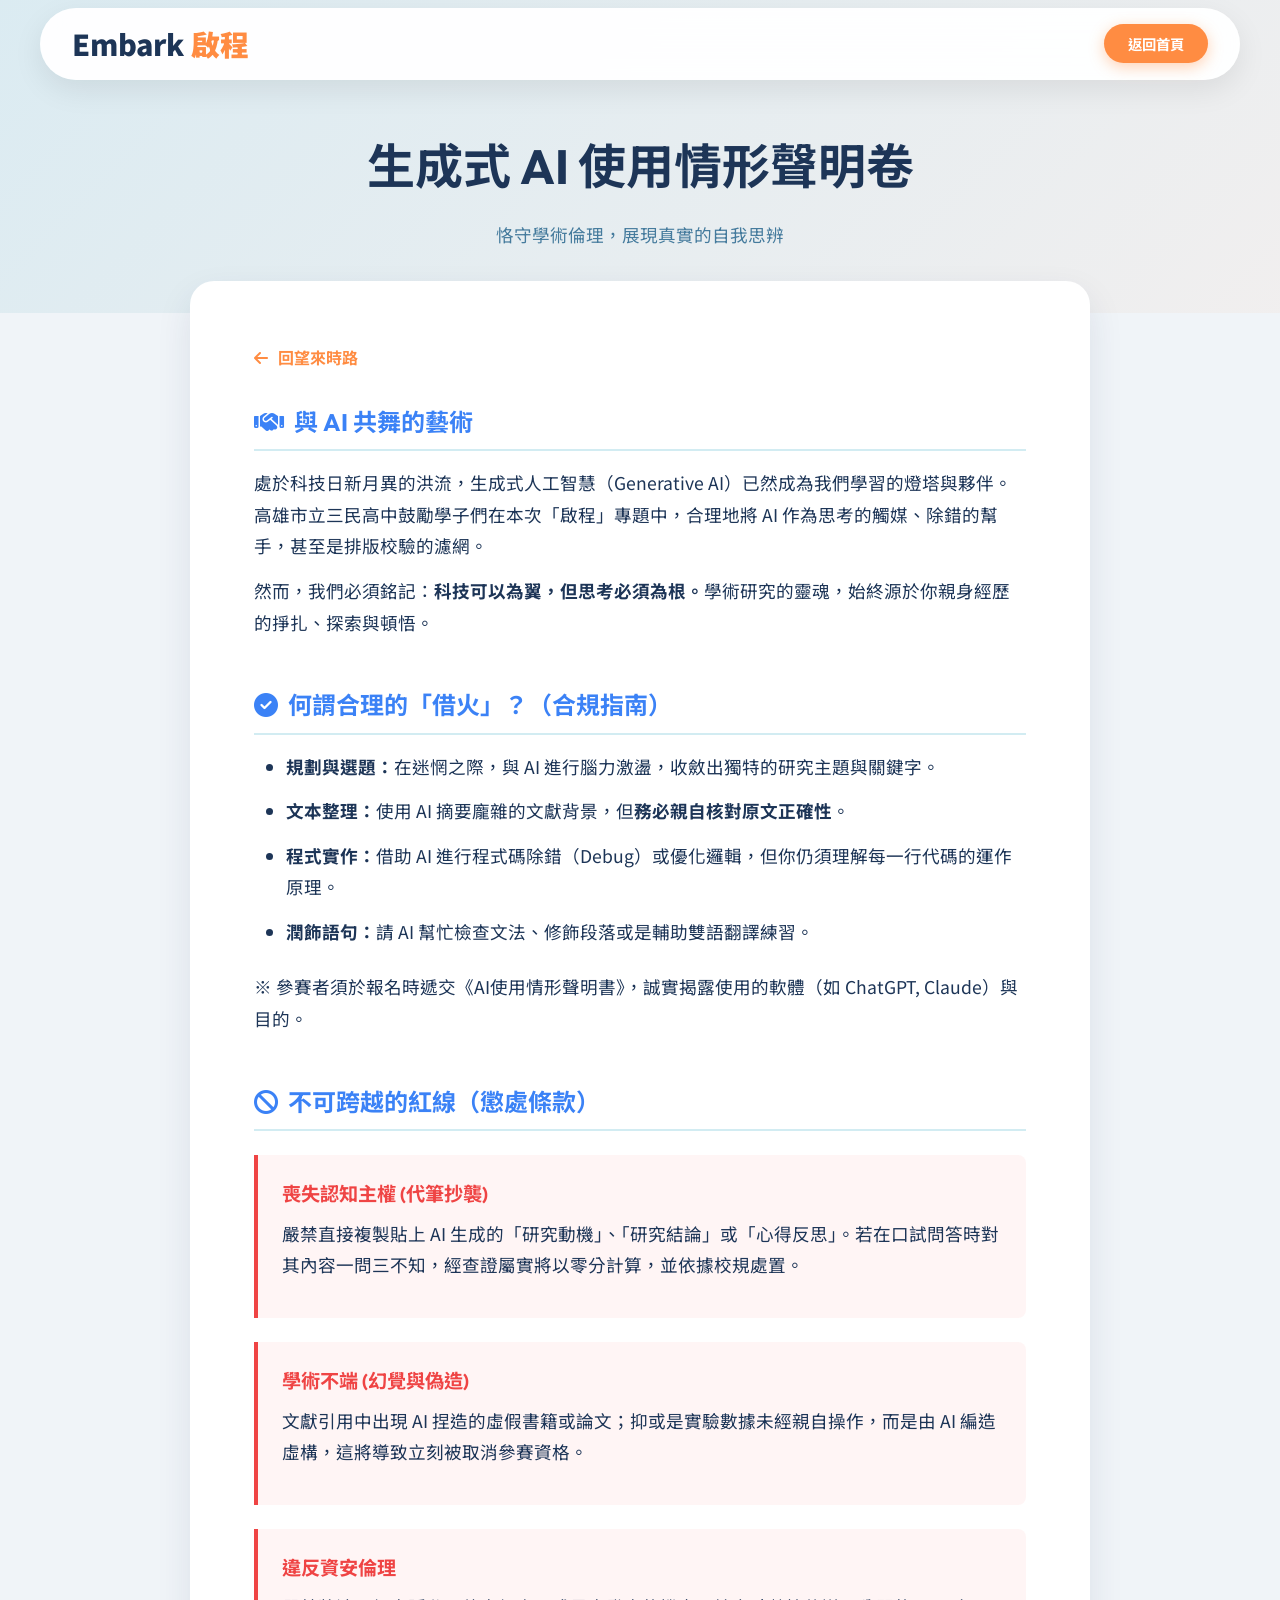
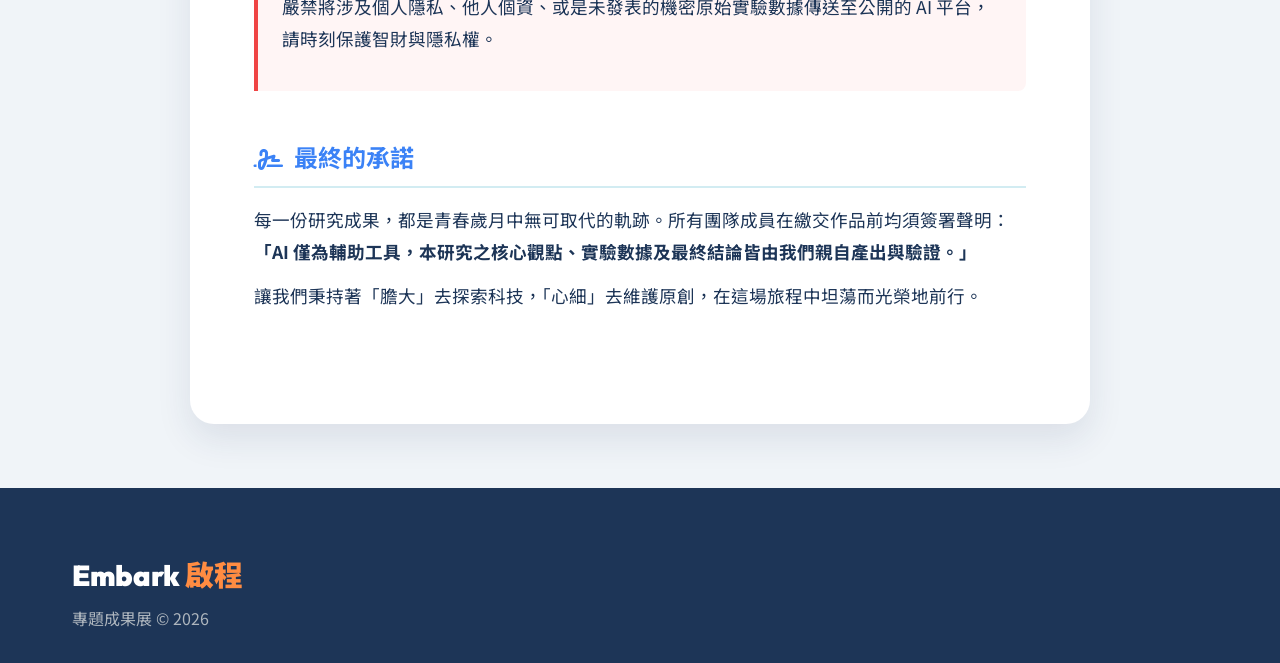
==== ai-rules.html @ 004fb664 "first commit" ====
<!DOCTYPE html>
<html lang="zh-TW">
<head>
    <meta charset="UTF-8">
    <meta name="viewport" content="width=device-width, initial-scale=1.0">
    <title>AI 使用倫理聲明卷 | Embark 啟程</title>
    <link href="https://fonts.googleapis.com/css2?family=Noto+Sans+TC:wght@300;400;500;700;900&family=Outfit:wght@400;700;900&display=swap" rel="stylesheet">
    <link rel="stylesheet" href="https://cdnjs.cloudflare.com/ajax/libs/font-awesome/6.4.0/css/all.min.css">
    <link rel="stylesheet" href="css/style.css">
    <style>
        .page-header {
            padding: 8rem 0 4rem 0;
            background: linear-gradient(135deg, rgba(33, 158, 188, 0.1), rgba(255, 140, 66, 0.05));
            text-align: center;
        }
        .page-title {
            font-size: 3rem;
            color: var(--text-main);
            margin-bottom: 1rem;
        }
        .content-container {
            max-width: 900px;
            margin: -2rem auto 4rem auto;
            background: #fff;
            padding: 4rem;
            border-radius: 24px;
            box-shadow: var(--shadow-lg);
            position: relative;
            z-index: 10;
        }
        .text-section {
            margin-bottom: 3rem;
        }
        .text-section h3 {
            color: var(--secondary-color);
            font-size: 1.5rem;
            margin-bottom: 1rem;
            padding-bottom: 0.5rem;
            border-bottom: 2px solid rgba(33, 158, 188, 0.2);
            display: flex;
            align-items: center;
            gap: 10px;
        }
        .text-section p, .text-section li {
            font-size: 1.1rem;
            color: var(--text-main);
            line-height: 1.8;
            margin-bottom: 0.8rem;
        }
        .text-section ul {
            padding-left: 2rem;
            margin-bottom: 1.5rem;
        }
        .danger-box {
            background: rgba(239, 68, 68, 0.05);
            border-left: 4px solid #EF4444;
            padding: 1.5rem;
            border-radius: 0 8px 8px 0;
            margin: 1.5rem 0;
        }
        .danger-box h4 {
            color: #EF4444;
            margin-bottom: 0.5rem;
            font-size: 1.2rem;
        }
        .back-link {
            display: inline-flex;
            align-items: center;
            gap: 10px;
            color: var(--primary-color);
            font-weight: bold;
            margin-bottom: 2rem;
            transition: var(--transition);
        }
        .back-link:hover {
            transform: translateX(-5px);
        }
        @media (max-width: 768px) {
            .content-container { padding: 2rem; margin-top: 0; border-radius: 0; box-shadow: none; }
        }
    </style>
</head>
<body>

    <!-- Simple Navigation -->
    <nav id="navbar" class="scrolled">
        <div class="nav-container">
            <a href="index.html" class="logo">Embark <span>啟程</span></a>
            <a href="index.html" class="btn primary-btn" style="padding: 0.5rem 1.5rem; font-size: 0.9rem;">返回首頁</a>
        </div>
    </nav>

    <div class="page-header">
        <div class="container">
            <h1 class="page-title">生成式 AI 使用情形聲明卷</h1>
            <p class="section-subtitle">恪守學術倫理，展現真實的自我思辨</p>
        </div>
    </div>

    <div class="container">
        <div class="content-container">
            
            <a href="index.html" class="back-link"><i class="fas fa-arrow-left"></i> 回望來時路</a>

            <div class="text-section">
                <h3><i class="fas fa-handshake"></i> 與 AI 共舞的藝術</h3>
                <p>處於科技日新月異的洪流，生成式人工智慧（Generative AI）已然成為我們學習的燈塔與夥伴。高雄市立三民高中鼓勵學子們在本次「啟程」專題中，合理地將 AI 作為思考的觸媒、除錯的幫手，甚至是排版校驗的濾網。</p>
                <p>然而，我們必須銘記：<strong>科技可以為翼，但思考必須為根。</strong>學術研究的靈魂，始終源於你親身經歷的掙扎、探索與頓悟。</p>
            </div>

            <div class="text-section">
                <h3><i class="fas fa-check-circle"></i> 何謂合理的「借火」？（合規指南）</h3>
                <ul>
                    <li><strong>規劃與選題：</strong>在迷惘之際，與 AI 進行腦力激盪，收斂出獨特的研究主題與關鍵字。</li>
                    <li><strong>文本整理：</strong>使用 AI 摘要龐雜的文獻背景，但<strong>務必親自核對原文正確性</strong>。</li>
                    <li><strong>程式實作：</strong>借助 AI 進行程式碼除錯（Debug）或優化邏輯，但你仍須理解每一行代碼的運作原理。</li>
                    <li><strong>潤飾語句：</strong>請 AI 幫忙檢查文法、修飾段落或是輔助雙語翻譯練習。</li>
                </ul>
                <p>※ 參賽者須於報名時遞交《AI使用情形聲明書》，誠實揭露使用的軟體（如 ChatGPT, Claude）與目的。</p>
            </div>

            <div class="text-section">
                <h3><i class="fas fa-ban"></i> 不可跨越的紅線（懲處條款）</h3>
                
                <div class="danger-box">
                    <h4>喪失認知主權 (代筆抄襲)</h4>
                    <p>嚴禁直接複製貼上 AI 生成的「研究動機」、「研究結論」或「心得反思」。若在口試問答時對其內容一問三不知，經查證屬實將以零分計算，並依據校規處置。</p>
                </div>

                <div class="danger-box">
                    <h4>學術不端 (幻覺與偽造)</h4>
                    <p>文獻引用中出現 AI 捏造的虛假書籍或論文；抑或是實驗數據未經親自操作，而是由 AI 編造虛構，這將導致立刻被取消參賽資格。</p>
                </div>

                <div class="danger-box">
                    <h4>違反資安倫理</h4>
                    <p>嚴禁將涉及個人隱私、他人個資、或是未發表的機密原始實驗數據傳送至公開的 AI 平台，請時刻保護智財與隱私權。</p>
                </div>
            </div>

            <div class="text-section">
                <h3><i class="fas fa-signature"></i> 最終的承諾</h3>
                <p>每一份研究成果，都是青春歲月中無可取代的軌跡。所有團隊成員在繳交作品前均須簽署聲明：<strong>「AI 僅為輔助工具，本研究之核心觀點、實驗數據及最終結論皆由我們親自產出與驗證。」</strong></p>
                <p>讓我們秉持著「膽大」去探索科技，「心細」去維護原創，在這場旅程中坦蕩而光榮地前行。</p>
            </div>

        </div>
    </div>

    <footer>
        <div class="footer-container">
            <div class="footer-logo">
                <h3>Embark <span>啟程</span></h3>
                <p>專題成果展 © 2026</p>
            </div>
        </div>
    </footer>

</body>
</html>
---- css/style.css ----
/* Reset & Base Styles */
* {
    margin: 0;
    padding: 0;
    box-sizing: border-box;
}

:root {
    --primary-color: #FF8C42; /* Warm Orange from the train/frame */
    --primary-hover: #FF7B25;
    --secondary-color: #3B82F6; /* Brighter sky blue */
    --bg-color: #F0F4F8;
    --alt-bg: #FFFFFF;
    --text-main: #1D3557; /* Deep Navy - much more harmonious with sky than stark black */
    --text-light: #457B9D; /* Soft ocean blue */
    
    --transition: all 0.3s cubic-bezier(0.25, 0.8, 0.25, 1);
    --shadow-sm: 0 4px 6px rgba(29, 53, 87, 0.05);
    --shadow-md: 0 10px 20px rgba(29, 53, 87, 0.08);
    --shadow-lg: 0 15px 35px rgba(29, 53, 87, 0.1);
}

body {
    font-family: 'Noto Sans TC', sans-serif;
    color: var(--text-main);
    background-color: var(--bg-color);
    line-height: 1.6;
    overflow-x: hidden;
    scroll-behavior: smooth;
}

h1, h2, h3, h4, .subtitle, .tagline {
    font-family: 'Outfit', 'Noto Sans TC', sans-serif;
}

a {
    text-decoration: none;
    color: inherit;
}

/* Typography */
.section-header {
    margin-bottom: 3rem;
}

.section-header.center {
    text-align: center;
}

.section-header h2 {
    font-size: 2.5rem;
    font-weight: 700;
    color: var(--text-main);
    position: relative;
    display: inline-block;
}

.section-header h2 span {
    font-size: 1rem;
    font-weight: 400;
    color: var(--primary-color);
    display: block;
    text-transform: uppercase;
    letter-spacing: 2px;
    margin-top: 5px;
}

.header-line {
    height: 4px;
    width: 60px;
    background: var(--primary-color);
    margin-top: 15px;
    border-radius: 2px;
}

.center-line {
    margin: 15px auto 0 auto;
}

.section-subtitle {
    margin-top: 1rem;
    color: var(--text-light);
    font-size: 1.1rem;
}

/* Layout */
.container {
    max-width: 1200px;
    margin: 0 auto;
    padding: 0 2rem;
}

.section {
    padding: 6rem 0;
}

.alt-bg {
    background-color: var(--alt-bg);
}

/* Navigation */
#navbar {
    position: fixed;
    top: 1rem;
    left: 50%;
    transform: translateX(-50%);
    width: 95%;
    max-width: 1200px;
    z-index: 1000;
    padding: 1rem 2rem;
    border-radius: 50px;
    transition: var(--transition);
    background: transparent;
}

#navbar.scrolled {
    background: rgba(255, 255, 255, 0.95);
    backdrop-filter: blur(16px);
    -webkit-backdrop-filter: blur(16px);
    box-shadow: 0 10px 30px rgba(0,0,0,0.08);
    top: 0.5rem;
    padding: 0.8rem 2rem;
}

.nav-container {
    display: flex;
    justify-content: space-between;
    align-items: center;
    width: 100%;
}

.logo {
    font-size: 1.8rem;
    font-weight: 900;
    color: var(--text-main);
}
#navbar:not(.scrolled) .logo, 
#navbar:not(.scrolled) .nav-links a {
    color: var(--text-main); /* Changed from white to main text color for readability against bright sky */
    text-shadow: 0 2px 10px rgba(255,255,255,0.8);
}

.logo span {
    color: var(--primary-color);
}

.nav-links {
    list-style: none;
    display: flex;
    gap: 2rem;
}

.nav-links a {
    font-weight: 500;
    transition: var(--transition);
    position: relative;
}

.nav-links a::after {
    content: '';
    position: absolute;
    bottom: -5px;
    left: 0;
    width: 0;
    height: 2px;
    background: var(--primary-color);
    transition: var(--transition);
}

.nav-links a:hover::after {
    width: 100%;
}

.hamburger {
    display: none;
    font-size: 1.5rem;
    cursor: pointer;
    color: var(--text-main);
}

#navbar:not(.scrolled) .hamburger {
    color: #fff;
}

/* Hero Section */
.hero {
    height: 100vh;
    width: 100%;
    position: relative;
    display: flex;
    align-items: center;
    justify-content: center;
    text-align: center;
    overflow: hidden;
    /* Use the uploaded image, fallback to a gradient */
    background: url('../無標題33_20260404130150.png') center/cover no-repeat, linear-gradient(135deg, #87CEEB, #F0F8FF);
}

/* In case the image has a different extension or wasn't placed, provide a fallback visual */
.hero::before {
    content: '';
    position: absolute;
    top: 0; left: 0; right: 0; bottom: 0;
    background: url('cloud-pattern.png') center/cover; /* optional subtle pattern */
    opacity: 0.3;
    z-index: 1;
}

.hero-overlay {
    position: absolute;
    top: 0; left: 0; width: 100%; height: 100%;
    /* Extremely subtle overlay just to pop the text slightly without killing the art */
    background: radial-gradient(circle at center, rgba(255,255,255,0.4) 0%, rgba(255,255,255,0) 60%);
    z-index: 2;
    pointer-events: none;
}

.hero-content {
    position: relative;
    z-index: 10;
}

.glass-panel {
    /* Artist perspective: Removing the harsh box so the text floats in the sky */
    background: transparent;
    border: none;
    padding: 2rem 5rem;
    box-shadow: none;
    color: var(--text-main);
    display: flex;
    flex-direction: column;
    align-items: center;
}

.subtitle {
    font-size: 1.3rem;
    text-transform: uppercase;
    letter-spacing: 4px;
    margin-bottom: 1rem;
    font-weight: 900;
    color: var(--secondary-color);
    text-shadow: 0 2px 15px rgba(255,255,255,1), 0 0 30px rgba(255,255,255,0.8);
}

.title {
    font-size: 6rem;
    font-weight: 900;
    margin-bottom: 0.5rem;
    color: var(--text-main);
    /* Massive white glow to ensure text is perfectly readable over the clouds without needing a physical box */
    text-shadow: 0 5px 25px rgba(255,255,255,1), 0 0 50px rgba(255,255,255,0.9), 0 0 100px rgba(255,255,255,0.7);
    letter-spacing: 2px;
}

.title span {
    color: var(--primary-color);
}

.tagline {
    font-size: 1.8rem;
    font-weight: 700;
    margin-bottom: 1.5rem;
    color: var(--text-light);
    text-shadow: 0 2px 20px rgba(255,255,255,1);
}

.hero .divider {
    height: 4px;
    width: 80px;
    background: var(--primary-color);
    margin: 0 auto 1.5rem auto;
    border-radius: 2px;
    box-shadow: 0 2px 10px rgba(255,255,255,0.8);
}

.description {
    font-size: 1.25rem;
    margin-bottom: 3rem;
    line-height: 1.8;
    color: var(--text-main);
    font-weight: 700;
    text-shadow: 0 2px 15px rgba(255,255,255,1), 0 0 25px rgba(255,255,255,0.9);
}

.btn {
    padding: 1rem 2.5rem;
    border-radius: 50px;
    font-weight: bold;
    font-size: 1.1rem;
    display: inline-flex;
    align-items: center;
    gap: 10px;
    transition: var(--transition);
    cursor: pointer;
    border: none;
}

.primary-btn {
    background: var(--primary-color);
    color: #fff;
    box-shadow: 0 4px 15px rgba(255, 140, 66, 0.4);
}

.primary-btn:hover {
    background: var(--primary-hover);
    transform: translateY(-3px);
    box-shadow: 0 8px 20px rgba(255, 140, 66, 0.6);
}

/* (Vehicle animations removed for cleaner aesthetic) */

/* About Section */
.about-content {
    display: grid;
    grid-template-columns: 1fr 1fr;
    gap: 4rem;
    align-items: center;
}

.about-text h3 {
    font-size: 1.8rem;
    color: var(--secondary-color);
    margin-bottom: 1.5rem;
}

.about-text p {
    font-size: 1.1rem;
    margin-bottom: 1.5rem;
    color: var(--text-light);
}

.about-image {
    position: relative;
}

.about-image::before {
    content: '';
    position: absolute;
    top: -20px;
    left: -20px;
    width: 100%;
    height: 100%;
    border: 3px solid var(--primary-color);
    border-radius: 20px;
    z-index: 1;
}

.image-placeholder {
    background: #E9ECEF;
    height: 400px;
    border-radius: 20px;
    display: flex;
    align-items: center;
    justify-content: center;
    font-size: 5rem;
    color: #CED4DA;
    position: relative;
    z-index: 2;
    box-shadow: var(--shadow-md);
}

/* Methods Section */
.cards-grid {
    display: grid;
    grid-template-columns: repeat(auto-fit, minmax(300px, 1fr));
    gap: 2rem;
    margin-top: 3rem;
}

.card {
    background: #fff;
    padding: 3rem 2rem;
    border-radius: 24px;
    text-align: center;
    box-shadow: var(--shadow-sm);
    transition: var(--transition);
    border: 1px solid rgba(0,0,0,0.05);
    cursor: pointer;
}

.card:hover {
    transform: translateY(-10px);
    box-shadow: var(--shadow-lg);
    border-color: var(--primary-color);
}

.card-icon {
    width: 80px;
    height: 80px;
    background: rgba(255, 140, 66, 0.1);
    color: var(--primary-color);
    border-radius: 50%;
    display: flex;
    align-items: center;
    justify-content: center;
    font-size: 2rem;
    margin: 0 auto 1.5rem auto;
    transition: var(--transition);
}

.card:hover .card-icon {
    background: var(--primary-color);
    color: #fff;
}

.card h3 {
    font-size: 1.4rem;
    margin-bottom: 1rem;
}

.card p {
    color: var(--text-light);
}

/* Timeline */
.countdown-container {
    background: #fff;
    padding: 1.5rem 2rem;
    border-radius: 20px;
    margin-bottom: 3rem;
    box-shadow: var(--shadow-md);
    border-left: 5px solid var(--primary-color);
    display: flex;
    justify-content: space-between;
    align-items: center;
    flex-wrap: wrap;
    gap: 1rem;
}

.countdown-status {
    font-size: 1.2rem;
    font-weight: 700;
    color: var(--text-main);
    display: flex;
    align-items: center;
    gap: 10px;
}

.countdown-status i {
    color: var(--primary-color);
    animation: spin-slow 4s linear infinite;
}

@keyframes spin-slow {
    0% { transform: rotate(0deg); }
    100% { transform: rotate(360deg); }
}

.countdown-timer {
    display: flex;
    gap: 10px;
}

.time-box {
    background: linear-gradient(135deg, rgba(33, 158, 188, 0.1), rgba(255, 140, 66, 0.05));
    color: var(--secondary-color);
    padding: 0.5rem 1rem;
    border-radius: 8px;
    font-weight: 900;
    font-size: 1.3rem;
    text-align: center;
    min-width: 65px;
    border: 1px solid rgba(33, 158, 188, 0.15);
}

.time-box span {
    display: block;
    font-size: 0.75rem;
    font-weight: 700;
    color: var(--text-light);
    margin-top: 2px;
}

.timeline {
    position: relative;
    max-width: 800px;
    margin: 3rem auto 0 auto;
}

.timeline::before {
    content: '';
    position: absolute;
    top: 0;
    left: 20px;
    height: 100%;
    width: 4px;
    background: rgba(33, 158, 188, 0.2);
    border-radius: 2px;
}

.timeline-item {
    position: relative;
    margin-bottom: 3rem;
    padding-left: 60px;
}

.timeline-dot {
    position: absolute;
    top: 0;
    left: 8px;
    width: 28px;
    height: 28px;
    background: #fff;
    border-radius: 50%;
    border: 5px solid var(--secondary-color);
    box-shadow: 0 0 0 4px rgba(33, 158, 188, 0.1);
    transition: var(--transition);
}

.timeline-item.active .timeline-dot {
    background: var(--primary-color);
    border-color: var(--primary-color);
    box-shadow: 0 0 0 6px rgba(255, 140, 66, 0.2);
    transform: scale(1.1);
    animation: pulse-dot 2s infinite;
}

.timeline-item.past {
    opacity: 0.6;
}
.timeline-item.past .timeline-dot {
    background: #e2e8f0;
    border-color: #cbd5e1;
    box-shadow: none;
}

@keyframes pulse-dot {
    0% { box-shadow: 0 0 0 0 rgba(255, 140, 66, 0.4); }
    70% { box-shadow: 0 0 0 10px rgba(255, 140, 66, 0); }
    100% { box-shadow: 0 0 0 0 rgba(255, 140, 66, 0); }
}

.timeline-item:hover .timeline-dot {
    background: var(--primary-color);
    border-color: var(--primary-color);
    box-shadow: 0 0 0 6px rgba(255, 140, 66, 0.2);
    transform: scale(1.1);
}

.timeline-content {
    background: #fff;
    padding: 2rem;
    border-radius: 16px;
    box-shadow: var(--shadow-sm);
    transition: var(--transition);
    border-left: 4px solid transparent;
    cursor: pointer;
}

.timeline-item:hover .timeline-content {
    border-left-color: var(--primary-color);
    transform: translateX(5px);
    box-shadow: var(--shadow-md);
}

.timeline-content h4 {
    font-size: 1.3rem;
    margin-bottom: 0.5rem;
}

.time {
    display: inline-block;
    padding: 4px 12px;
    background: rgba(33, 158, 188, 0.1);
    color: var(--secondary-color);
    border-radius: 20px;
    font-size: 0.9rem;
    font-weight: bold;
    margin-bottom: 1rem;
}

.timeline-content p {
    color: var(--text-light);
}

/* Resources */
.resources-grid {
    display: grid;
    grid-template-columns: repeat(auto-fit, minmax(250px, 1fr));
    gap: 2rem;
    margin-bottom: 4rem;
}

.resource-box {
    background: #fff;
    padding: 2.5rem 2rem;
    border-radius: 20px;
    text-align: center;
    transition: var(--transition);
    border: 1px solid rgba(33, 158, 188, 0.1);
    box-shadow: var(--shadow-sm);
    cursor: pointer;
    display: flex;
    flex-direction: column;
    align-items: center;
}

.resource-box:hover {
    background: #fff;
    border-color: var(--secondary-color);
    box-shadow: var(--shadow-md);
    transform: translateY(-5px);
}

.resource-box i {
    font-size: 2.8rem;
    color: var(--secondary-color);
    margin-bottom: 1.2rem;
    transition: var(--transition);
}

.resource-box:hover i {
    transform: scale(1.1);
    color: var(--primary-color);
}

.resource-box h4 {
    font-size: 1.2rem;
    margin-bottom: 0.5rem;
}

.resource-box p {
    font-size: 0.95rem;
    color: var(--text-light);
}

.featured-images {
    display: grid;
    grid-template-columns: repeat(3, 1fr);
    gap: 1.5rem;
}

.gallery-item {
    border-radius: 12px;
    overflow: hidden;
    box-shadow: var(--shadow-sm);
    transition: var(--transition);
}

.gallery-item:hover {
    transform: scale(1.03);
    box-shadow: var(--shadow-lg);
}

.img-placeholder {
    height: 250px;
    background: #E9ECEF;
    display: flex;
    align-items: center;
    justify-content: center;
    color: #ADB5BD;
    font-size: 1.2rem;
    font-weight: bold;
}

/* Footer */
footer {
    background: var(--text-main);
    color: #fff;
    padding: 4rem 0 2rem 0;
}

.footer-container {
    max-width: 1200px;
    margin: 0 auto;
    padding: 0 2rem;
    display: flex;
    justify-content: space-between;
    align-items: center;
    flex-wrap: wrap;
    gap: 2rem;
}

.footer-logo h3 {
    font-size: 1.8rem;
    font-weight: 900;
}

.footer-logo span {
    color: var(--primary-color);
}

.footer-logo p {
    color: #ADB5BD;
    margin-top: 0.5rem;
}

.social-links {
    display: flex;
    gap: 1.5rem;
}

.social-links a {
    display: flex;
    align-items: center;
    justify-content: center;
    width: 40px;
    height: 40px;
    background: rgba(255,255,255,0.1);
    border-radius: 50%;
    color: #fff;
    transition: var(--transition);
}

.social-links a:hover {
    background: var(--primary-color);
    transform: translateY(-3px);
}

/* Animations */
.slide-up {
    animation: slideUp 1s cubic-bezier(0.25, 0.8, 0.25, 1) forwards;
}

@keyframes slideUp {
    from { opacity: 0; transform: translateY(40px); }
    to { opacity: 1; transform: translateY(0); }
}

.fade-in {
    opacity: 0;
    transform: translateY(30px);
    transition: opacity 0.8s ease-out, transform 0.8s ease-out;
}

.fade-in.visible {
    opacity: 1;
    transform: translateY(0);
}

/* Responsive */
@media (max-width: 992px) {
    .title { font-size: 4rem; }
    .about-content { grid-template-columns: 1fr; }
    .featured-images { grid-template-columns: repeat(auto-fit, minmax(280px, 1fr)); }
}

@media (max-width: 768px) {
    .nav-links {
        position: fixed;
        top: 0; right: -100%;
        height: 100vh;
        width: 80%;
        max-width: 400px;
        background: #fff;
        flex-direction: column;
        justify-content: center;
        align-items: center;
        box-shadow: -10px 0 30px rgba(0,0,0,0.15);
        transition: right 0.4s cubic-bezier(0.25, 0.8, 0.25, 1);
        gap: 2rem;
    }
    
    .nav-links.active { right: 0; }
    
    .nav-links a {
        font-size: 1.25rem;
        padding: 0.5rem 2rem;
    }

    #navbar { width: 90%; top: 1rem; padding: 0.8rem 1.5rem; }
    
    #navbar:not(.scrolled) .nav-links a { color: var(--text-main); text-shadow: none; }
    
    .hamburger { display: block; z-index: 1001; position: relative; font-size: 1.8rem; }
    #navbar.menu-open .hamburger { color: var(--text-main); }
    #navbar.menu-open { background: rgba(255,255,255,0.95); box-shadow: none; }
    
    .glass-panel { padding: 2.5rem 1.5rem; border-radius: 24px; }
    .title { font-size: 3.5rem; }
    .tagline { font-size: 1.2rem; }
}

/* Team Section */
.team-grid {
    display: grid;
    gap: 1.5rem;
    grid-template-columns: repeat(auto-fit, minmax(200px, 1fr));
    justify-content: center;
}

.members-grid {
    grid-template-columns: repeat(auto-fit, minmax(250px, 1fr));
}

.team-card {
    background: #fff;
    border: 1px solid rgba(0,0,0,0.05);
    border-radius: 16px;
    padding: 2rem 1.5rem;
    text-align: center;
    box-shadow: var(--shadow-sm);
    transition: var(--transition);
    cursor: pointer;
}

.team-card:hover {
    transform: translateY(-5px);
    box-shadow: var(--shadow-md);
    border-color: var(--primary-color);
}

.leader-card {
    background: linear-gradient(135deg, rgba(255, 140, 66, 0.1), rgba(255, 255, 255, 1));
    border: 1px solid rgba(255, 140, 66, 0.3);
}

.team-role {
    font-size: 0.9rem;
    color: var(--primary-color);
    font-weight: bold;
    margin-bottom: 0.5rem;
    text-transform: uppercase;
    letter-spacing: 1px;
}

.team-name {
    font-size: 1.5rem;
    font-weight: 700;
    color: var(--text-main);
}

.team-group {
    background: #fff;
    padding: 2rem;
    border-radius: 16px;
    box-shadow: var(--shadow-sm);
    border-top: 5px solid var(--secondary-color);
    transition: var(--transition);
    cursor: pointer;
}

.team-group:hover {
    transform: translateY(-5px);
    box-shadow: var(--shadow-md);
}

.group-title {
    font-size: 1.2rem;
    font-weight: bold;
    color: var(--secondary-color);
    margin-bottom: 1rem;
    display: flex;
    align-items: center;
    gap: 10px;
    border-bottom: 1px solid #E9ECEF;
    padding-bottom: 0.5rem;
}

.group-members {
    list-style: none;
    padding: 0;
}

.group-members li {
    margin-bottom: 0.5rem;
    color: var(--text-main);
}

.group-members .head {
    color: var(--primary-color);
}
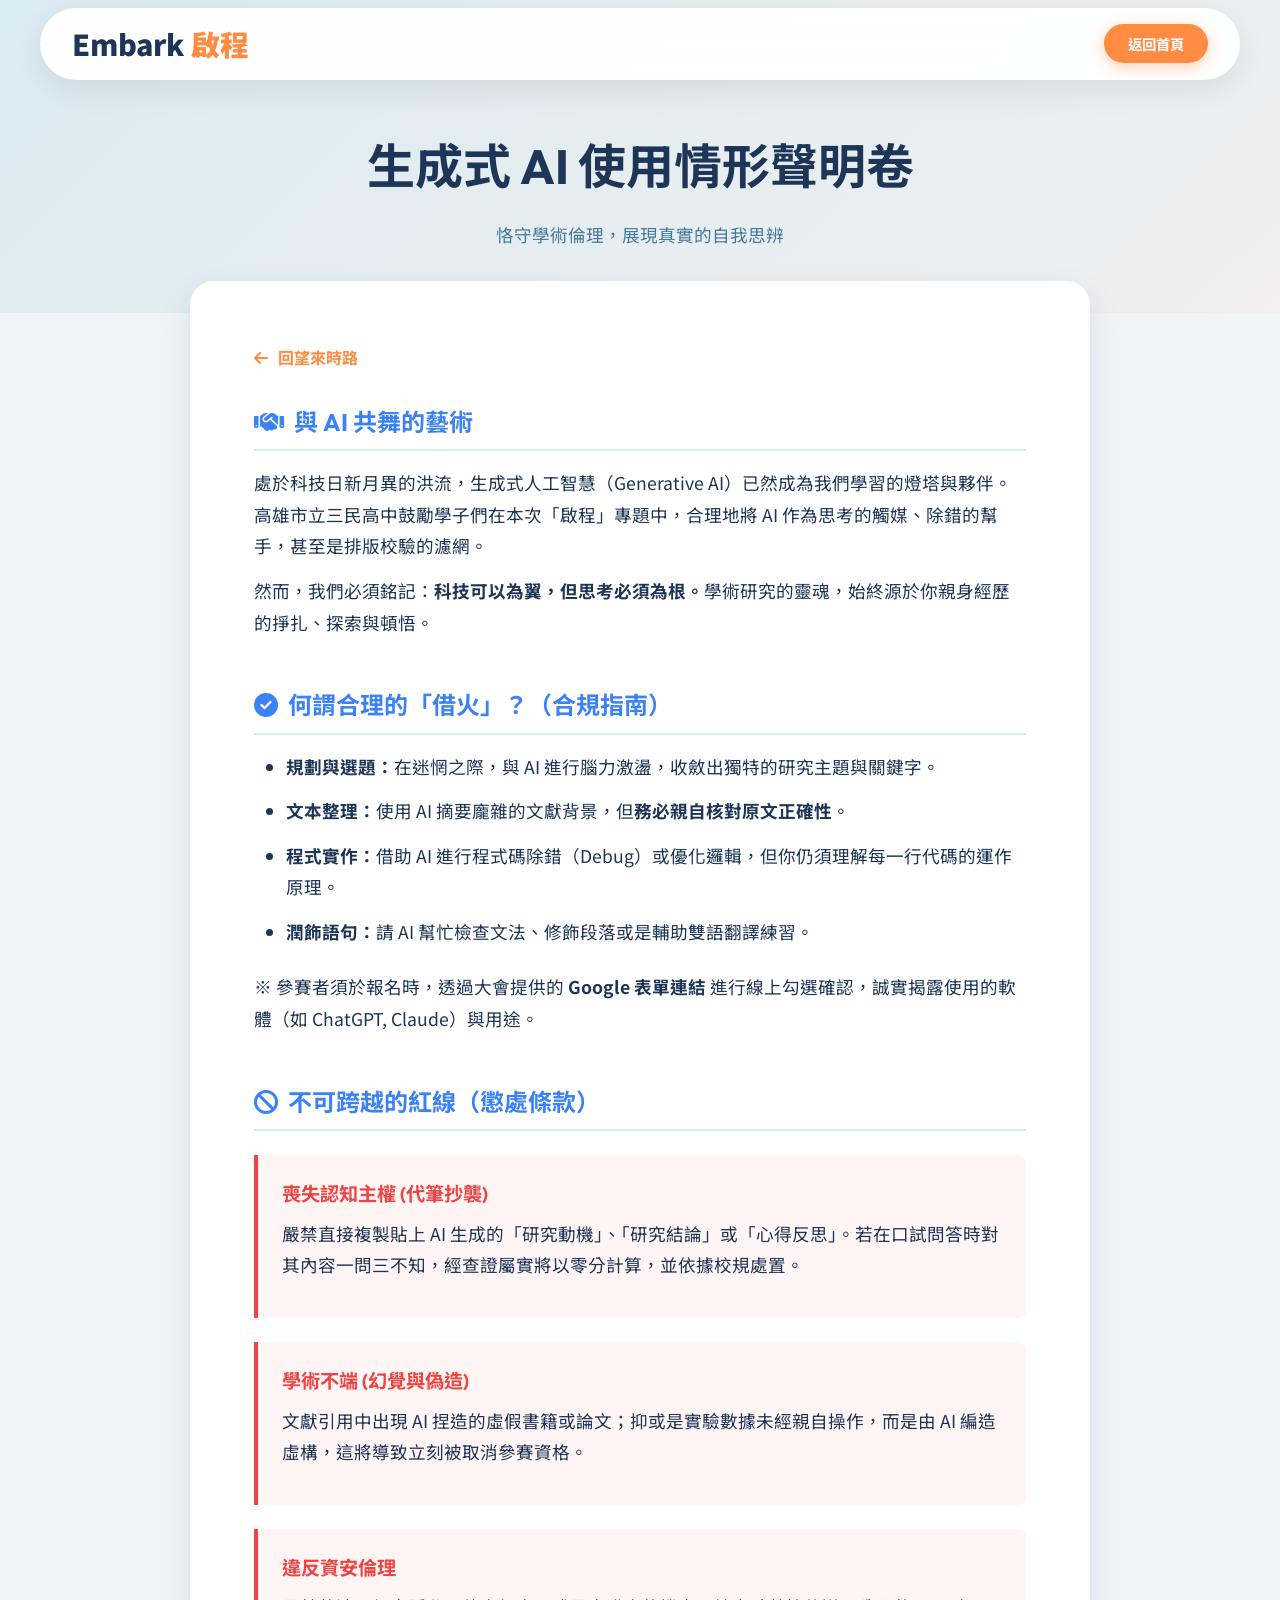
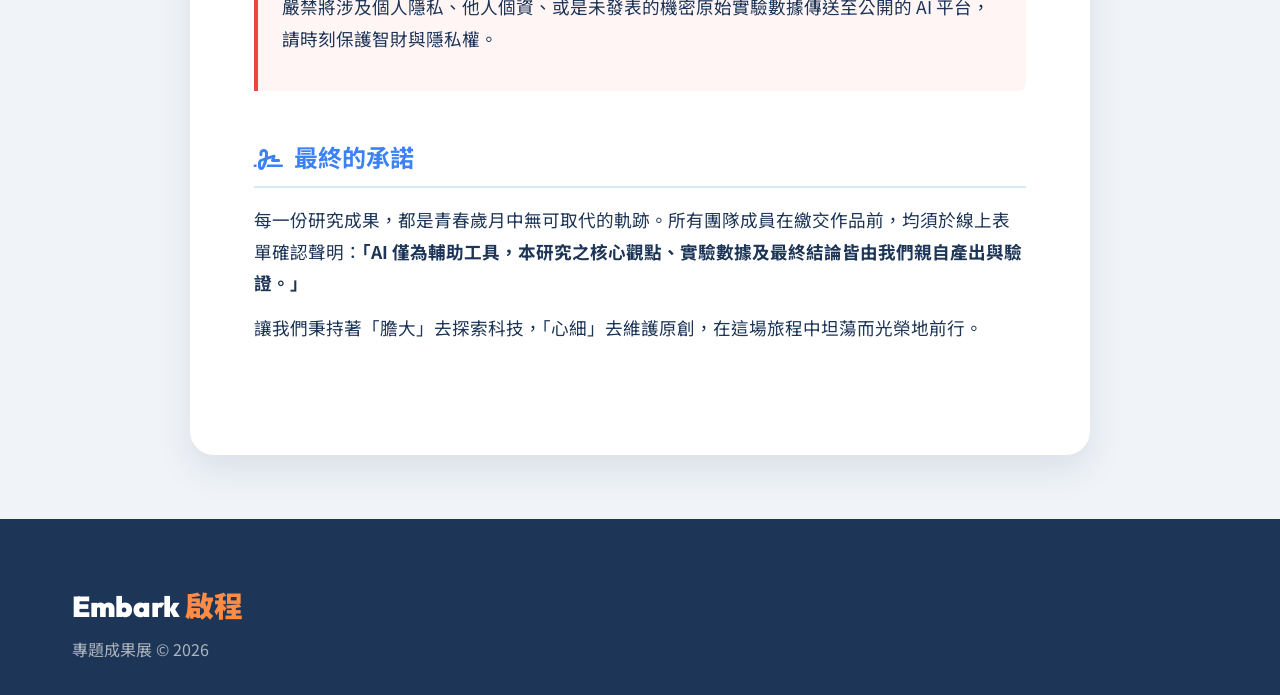
==== commit 6fc96e0a: "Correction: AI usage declaration is via Google Form, not physical paper." ====
--- a/ai-rules.html
+++ b/ai-rules.html
@@ -116,7 +116,7 @@
                     <li><strong>程式實作：</strong>借助 AI 進行程式碼除錯（Debug）或優化邏輯，但你仍須理解每一行代碼的運作原理。</li>
                     <li><strong>潤飾語句：</strong>請 AI 幫忙檢查文法、修飾段落或是輔助雙語翻譯練習。</li>
                 </ul>
-                <p>※ 參賽者須於報名時遞交《AI使用情形聲明書》，誠實揭露使用的軟體（如 ChatGPT, Claude）與目的。</p>
+                <p>※ 參賽者須於報名時，透過大會提供的 <strong>Google 表單連結</strong> 進行線上勾選確認，誠實揭露使用的軟體（如 ChatGPT, Claude）與用途。</p>
             </div>
 
             <div class="text-section">
@@ -140,7 +140,7 @@
 
             <div class="text-section">
                 <h3><i class="fas fa-signature"></i> 最終的承諾</h3>
-                <p>每一份研究成果，都是青春歲月中無可取代的軌跡。所有團隊成員在繳交作品前均須簽署聲明：<strong>「AI 僅為輔助工具，本研究之核心觀點、實驗數據及最終結論皆由我們親自產出與驗證。」</strong></p>
+                <p>每一份研究成果，都是青春歲月中無可取代的軌跡。所有團隊成員在繳交作品前，均須於線上表單確認聲明：<strong>「AI 僅為輔助工具，本研究之核心觀點、實驗數據及最終結論皆由我們親自產出與驗證。」</strong></p>
                 <p>讓我們秉持著「膽大」去探索科技，「心細」去維護原創，在這場旅程中坦蕩而光榮地前行。</p>
             </div>
 
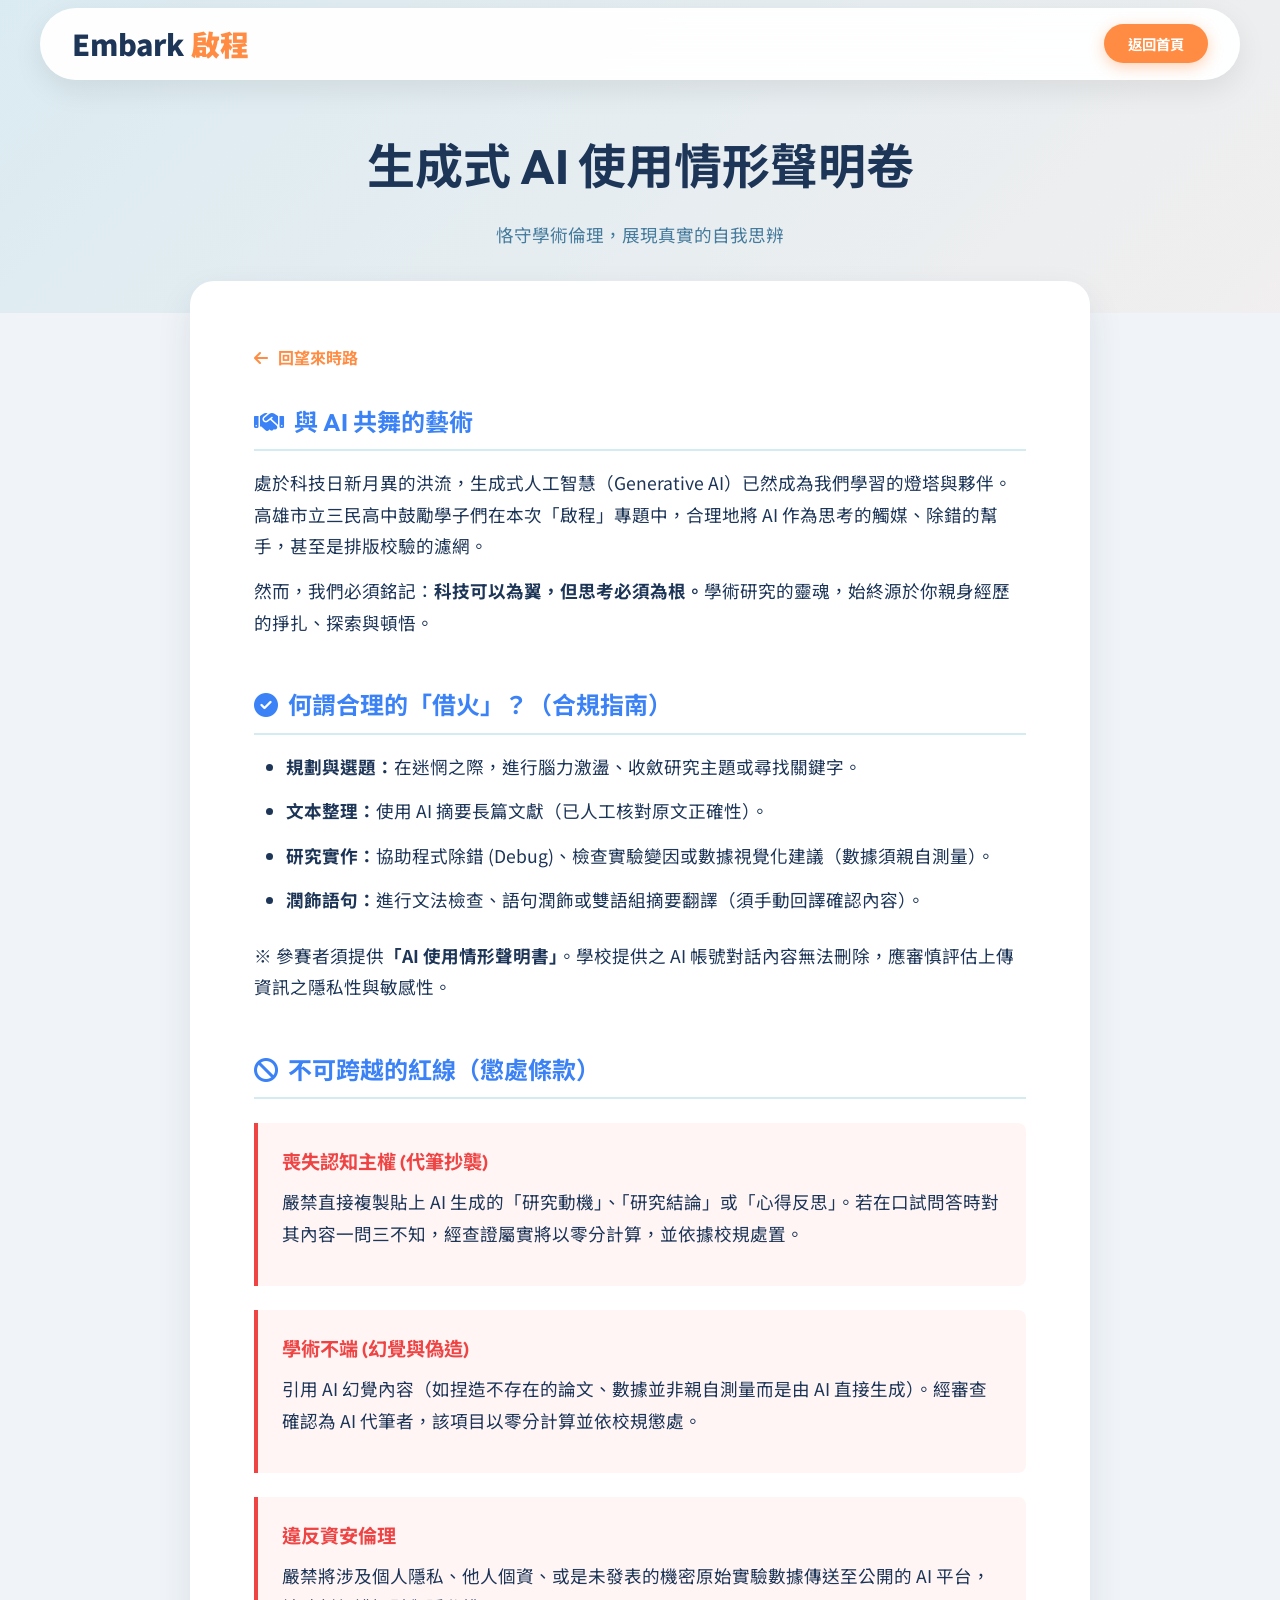
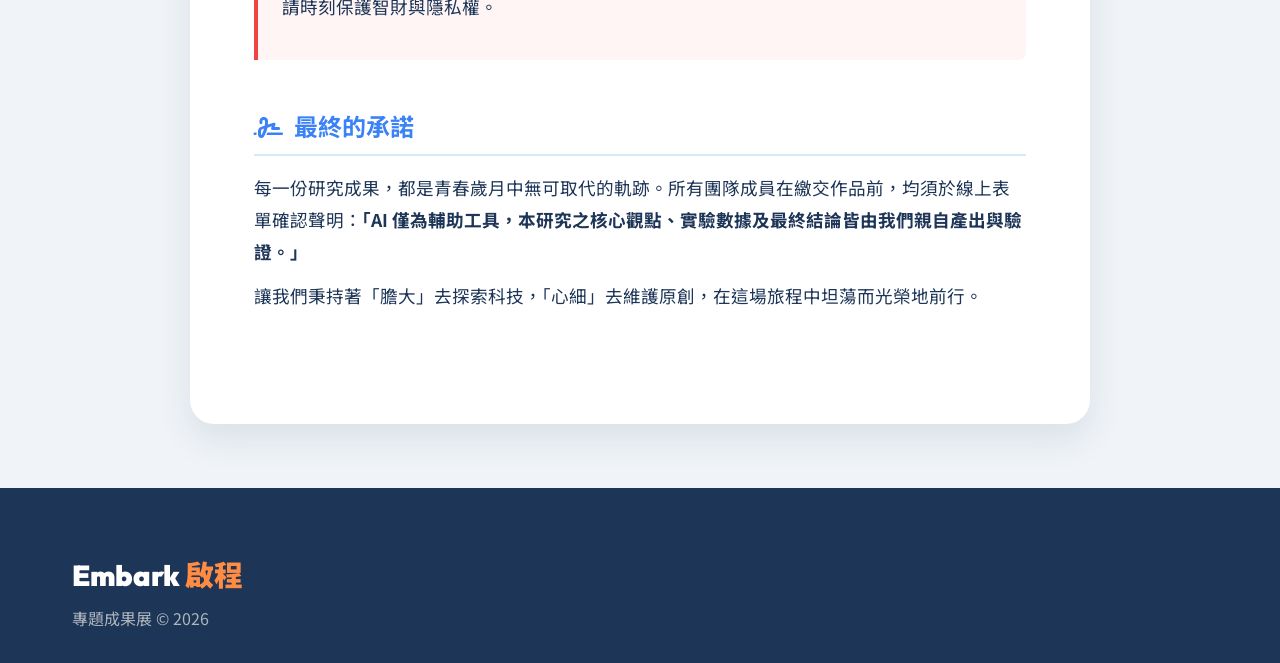
==== commit f0059ff6: "docs: 根據 114 專題計畫 PDF 更新網站時程、規範與 AI 指引" ====
--- a/ai-rules.html
+++ b/ai-rules.html
@@ -111,12 +111,12 @@
             <div class="text-section">
                 <h3><i class="fas fa-check-circle"></i> 何謂合理的「借火」？（合規指南）</h3>
                 <ul>
-                    <li><strong>規劃與選題：</strong>在迷惘之際，與 AI 進行腦力激盪，收斂出獨特的研究主題與關鍵字。</li>
-                    <li><strong>文本整理：</strong>使用 AI 摘要龐雜的文獻背景，但<strong>務必親自核對原文正確性</strong>。</li>
-                    <li><strong>程式實作：</strong>借助 AI 進行程式碼除錯（Debug）或優化邏輯，但你仍須理解每一行代碼的運作原理。</li>
-                    <li><strong>潤飾語句：</strong>請 AI 幫忙檢查文法、修飾段落或是輔助雙語翻譯練習。</li>
+                    <li><strong>規劃與選題：</strong>在迷惘之際，進行腦力激盪、收斂研究主題或尋找關鍵字。</li>
+                    <li><strong>文本整理：</strong>使用 AI 摘要長篇文獻（已人工核對原文正確性）。</li>
+                    <li><strong>研究實作：</strong>協助程式除錯 (Debug)、檢查實驗變因或數據視覺化建議（數據須親自測量）。</li>
+                    <li><strong>潤飾語句：</strong>進行文法檢查、語句潤飾或雙語組摘要翻譯（須手動回譯確認內容）。</li>
                 </ul>
-                <p>※ 參賽者須於報名時，透過大會提供的 <strong>Google 表單連結</strong> 進行線上勾選確認，誠實揭露使用的軟體（如 ChatGPT, Claude）與用途。</p>
+                <p>※ 參賽者須提供<strong>「AI 使用情形聲明書」</strong>。學校提供之 AI 帳號對話內容無法刪除，應審慎評估上傳資訊之隱私性與敏感性。</p>
             </div>
 
             <div class="text-section">
@@ -129,7 +129,7 @@
 
                 <div class="danger-box">
                     <h4>學術不端 (幻覺與偽造)</h4>
-                    <p>文獻引用中出現 AI 捏造的虛假書籍或論文；抑或是實驗數據未經親自操作，而是由 AI 編造虛構，這將導致立刻被取消參賽資格。</p>
+                    <p>引用 AI 幻覺內容（如捏造不存在的論文、數據並非親自測量而是由 AI 直接生成）。經審查確認為 AI 代筆者，該項目以零分計算並依校規懲處。</p>
                 </div>
 
                 <div class="danger-box">
